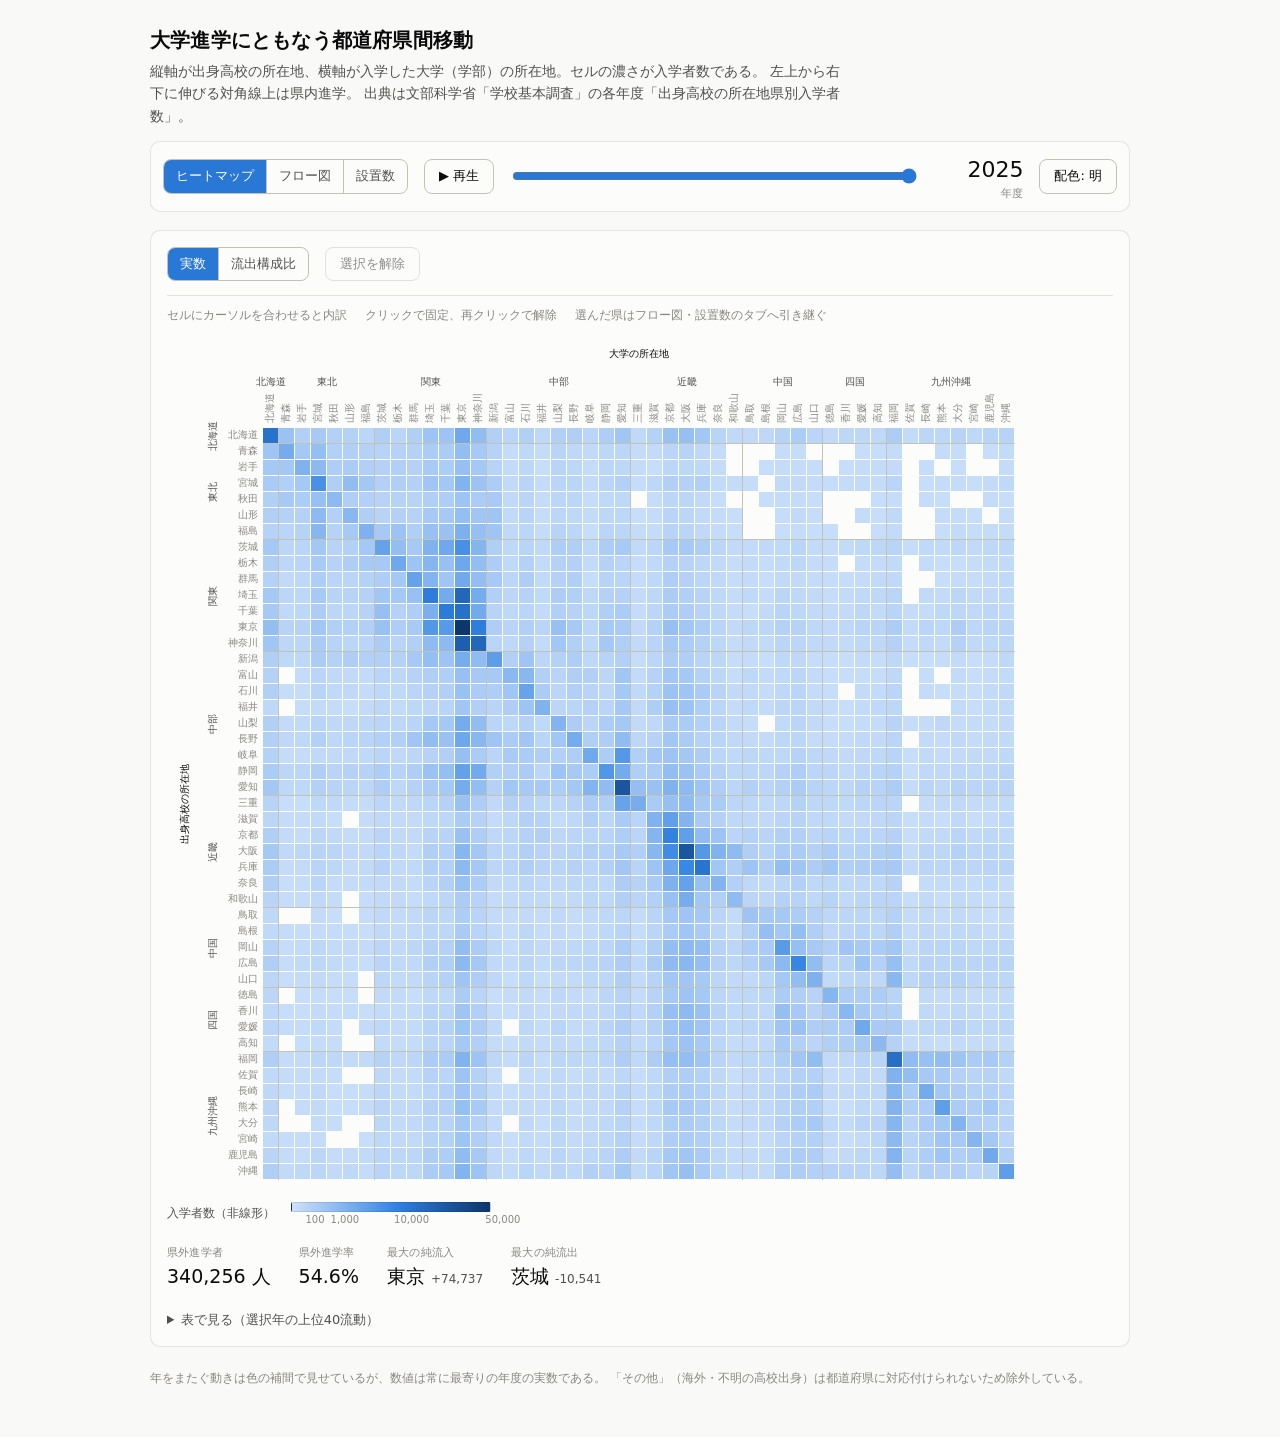
==== viz/index.html @ ff1d890d "共通シェルと URL ハッシュで3ページの状態をつなぐ 「いま自分が何を見ているか」がページをまたいで保たれない問題を解く。 年度と注目県という2つの状態を、3ページが各自で持っては捨てていた。  共" ====
<!doctype html>
<html lang="ja">
<head>
<meta charset="utf-8">
<meta name="viewport" content="width=device-width, initial-scale=1">
<title>大学進学にともなう都道府県間移動 2015-2025</title>
<link rel="stylesheet" href="shared/base.css">
<style>
  .legend .bar { width: 200px; height: 10px; border-radius: 2px; border: 1px solid var(--border); }
  .legend .ticks {
    position: relative;
    width: 220px;
    height: 14px;
    font-size: 10px;
    color: var(--muted);
    font-variant-numeric: tabular-nums;
  }
  .legend .ticks span { position: absolute; transform: translateX(-50%); white-space: nowrap; }
  .legend .swatch {
    display: inline-block;
    width: 10px;
    height: 10px;
    background: var(--diagonal);
    border: 1px solid var(--border);
    vertical-align: -1px;
    margin-right: 4px;
  }

  .summary { display: flex; gap: 28px; flex-wrap: wrap; margin: 18px 0 0; }
  .stat .label { font-size: 11px; color: var(--muted); letter-spacing: 0.02em; }
  .stat .value { font-size: 19px; font-variant-numeric: tabular-nums; }
  .stat .value small { font-size: 12px; color: var(--text-secondary); }
</style>
</head>
<body>
<div class="wrap">
  <h1>大学進学にともなう都道府県間移動</h1>
  <p class="lede">
    縦軸が出身高校の所在地、横軸が入学した大学（学部）の所在地。セルの濃さが入学者数である。
    左上から右下に伸びる対角線上は県内進学。
    出典は文部科学省「学校基本調査」の各年度「出身高校の所在地県別入学者数」。
  </p>

  <div id="viz-chrome"></div>

  <div class="panel">
    <div class="controls">
      <div class="segmented" role="group" aria-label="表示する値">
        <button type="button" id="mode-count" aria-pressed="true">実数</button>
        <button type="button" id="mode-share" aria-pressed="false">流出構成比</button>
      </div>
      <button type="button" class="button" id="clear" disabled>選択を解除</button>
    </div>

    <p class="hints">
      <span>セルにカーソルを合わせると内訳</span>
      <span>クリックで固定、再クリックで解除</span>
      <span>選んだ県はフロー図・設置数のタブへ引き継ぐ</span>
    </p>

    <div class="chart">
      <canvas id="heatmap"></canvas>
      <div class="tooltip" id="tooltip" role="status" aria-live="polite"></div>
    </div>

    <div class="legend">
      <span id="legend-title">入学者数</span>
      <div>
        <div class="bar" id="legend-bar"></div>
        <div class="ticks" id="legend-ticks"></div>
      </div>
      <span hidden id="diagonal-note"><span class="swatch"></span>対角 = 県内進学（分母から除外）</span>
    </div>

    <div class="summary">
      <div class="stat">
        <div class="label">県外進学者</div>
        <div class="value" id="stat-movers">–</div>
      </div>
      <div class="stat">
        <div class="label">県外進学率</div>
        <div class="value" id="stat-rate">–</div>
      </div>
      <div class="stat">
        <div class="label">最大の純流入</div>
        <div class="value" id="stat-top-in">–</div>
      </div>
      <div class="stat">
        <div class="label">最大の純流出</div>
        <div class="value" id="stat-top-out">–</div>
      </div>
    </div>

    <details>
      <summary>表で見る（選択年の上位40流動）</summary>
      <table>
        <thead>
          <tr>
            <th>出身高校の所在地</th>
            <th>大学の所在地</th>
            <th class="num">入学者数</th>
            <th class="num">流出構成比</th>
          </tr>
        </thead>
        <tbody id="table-body"></tbody>
      </table>
    </details>
  </div>

  <footer>
    年をまたぐ動きは色の補間で見せているが、数値は常に最寄りの年度の実数である。
    「その他」（海外・不明の高校出身）は都道府県に対応付けられないため除外している。
  </footer>
</div>

<script src="data.js"></script>
<script src="shared/theme.js"></script>
<script src="shared/format.js"></script>
<script src="shared/state.js"></script>
<script src="shared/chrome.js"></script>
<script>
(() => {
  "use strict";

  if (VIZ.state.redirectIfNeeded("heatmap")) return;

  // アドレス欄を書き換えられたときと戻る操作。状態を継ぎ足すより読み直すほうが確実。
  VIZ.state.onChange(() => window.location.reload());

  const N = OD_DATA.prefectures.length;
  const YEARS = OD_DATA.years;
  const format = VIZ.format;

  // 逐次配色（青、100→700）。明色モードでは最も薄い段が背景に溶け、ゼロ付近が自然に沈む。
  const RAMP = [
    "#cde2fb", "#b7d3f6", "#9ec5f4", "#86b6ef", "#6da7ec", "#5598e7", "#3987e5",
    "#2a78d6", "#256abf", "#1c5cab", "#184f95", "#104281", "#0d366b",
  ];
  const DARK_SURFACE = "#1a1a19";

  const CELL = 16;
  const PAD = { top: 92, right: 8, bottom: 8, left: 96 };
  // 上端・左端は外から順に「軸見出し / 地方名 / 県名」の3段に切る。
  const TITLE_AT = 18;
  const REGION_AT = 46;
  const WIDTH = PAD.left + CELL * N + PAD.right;
  const HEIGHT = PAD.top + CELL * N + PAD.bottom;

  const canvas = document.getElementById("heatmap");
  const ctx = canvas.getContext("2d");
  const tooltip = document.getElementById("tooltip");

  // ---- 尺度 ----------------------------------------------------------------
  // 年をまたいで比較できるよう、色の定義域は全年度で固定する。
  let maxCount = 0;
  let maxShare = 0;
  for (let y = 0; y < YEARS.length; y += 1) {
    for (let i = 0; i < N; i += 1) {
      const outbound = OD_DATA.outbound[y][i];
      for (let j = 0; j < N; j += 1) {
        const value = OD_DATA.matrix[y][i][j];
        if (value > maxCount) maxCount = value;
        if (i !== j && outbound > 0) {
          const share = value / outbound;
          if (share > maxShare) maxShare = share;
        }
      }
    }
  }

  const EMPTY = -1;     // 値ゼロ
  const DIAGONAL = -2;  // 構成比モードの対角（県内進学は分母に含めない）

  // 実数は桁の開きが大きい（数人〜5万人超）。対数だと数十人のセルまで濃く出て
  // 全体が青一色に潰れるため、小さい値を沈めるべき乗スケールを使う。
  const COUNT_EXPONENT = 0.35;
  const countPosition = (value) => Math.pow(value / maxCount, COUNT_EXPONENT);

  // 正規化済みの色位置を全年度・両モードぶん先に作る。描画をループから外すため。
  const scaled = { count: [], share: [] };
  for (let y = 0; y < YEARS.length; y += 1) {
    const count = new Float32Array(N * N);
    const share = new Float32Array(N * N);
    for (let i = 0; i < N; i += 1) {
      const outbound = OD_DATA.outbound[y][i];
      for (let j = 0; j < N; j += 1) {
        const value = OD_DATA.matrix[y][i][j];
        const at = i * N + j;
        count[at] = value === 0 ? EMPTY : countPosition(value);
        if (i === j) share[at] = DIAGONAL;
        else if (value === 0 || outbound === 0) share[at] = EMPTY;
        else share[at] = Math.sqrt(value / outbound / maxShare);
      }
    }
    scaled.count.push(count);
    scaled.share.push(share);
  }

  const regionEdges = [];
  {
    let at = 0;
    for (const region of OD_DATA.regions) {
      regionEdges.push({ name: region.name, start: at, end: at + region.size });
      at += region.size;
    }
  }

  // ---- 状態 ----------------------------------------------------------------
  const saved = VIZ.state.get();
  const state = {
    mode: saved.mode,
    hover: null,        // {row, col}
    // 県だけを指定して開かれたときは、その県の対角セル（県内進学）を選んだ状態にする。
    // 行と列の両方が引き立ち、「その県に注目している」状態が図の上で見える。
    pinned: saved.pref === null
      ? null
      : { row: format.toIndex(saved.pref), col: format.toIndex(saved.pref) },
  };

  // 暗色モードは順序を反転する。ただし反転しただけでは最小値が濃紺のまま光り、
  // 「ほぼゼロ」が背景と別物に見えて盤面全体が埋まる。明色側で最も薄い段が紙に
  // 溶けるのと同じ状態を作るため、最下段を背景色そのものに置き、そこから立ち上げる。
  function darkRamp() {
    const reversed = RAMP.slice().reverse();
    const foot = [1, 0.82, 0.6, 0.32].map((t) => VIZ.theme.blend(reversed[0], DARK_SURFACE, t));
    return [...foot, ...reversed];
  }

  let theme = VIZ.theme.read();
  let ramp = VIZ.theme.isDark() ? darkRamp() : RAMP;

  function rampColor(position) {
    const clamped = Math.max(0, Math.min(1, position));
    const scaledPosition = clamped * (ramp.length - 1);
    const low = Math.floor(scaledPosition);
    const high = Math.min(ramp.length - 1, low + 1);
    return VIZ.theme.blend(ramp[low], ramp[high], scaledPosition - low);
  }

  // ---- 描画 ----------------------------------------------------------------
  function resize() {
    const ratio = window.devicePixelRatio || 1;
    canvas.width = WIDTH * ratio;
    canvas.height = HEIGHT * ratio;
    canvas.style.width = `${WIDTH}px`;
    canvas.style.height = `${HEIGHT}px`;
    ctx.setTransform(ratio, 0, 0, ratio, 0, 0);
    draw();
  }

  function frameValues() {
    const frames = scaled[state.mode];
    const { low, high, f } = VIZ.chrome.frame();
    return { low: frames[low], high: frames[high], f };
  }

  // 補間中に片方だけ空セルの場合、色は「空 = 0」として扱い連続に見せる。
  function blend(low, high, f, at) {
    const a = low[at];
    const b = high[at];
    if (a === DIAGONAL || b === DIAGONAL) return DIAGONAL;
    if (a === EMPTY && b === EMPTY) return EMPTY;
    const va = a === EMPTY ? 0 : a;
    const vb = b === EMPTY ? 0 : b;
    return va + (vb - va) * f;
  }

  function draw() {
    const { low, high, f } = frameValues();
    const focus = state.pinned || state.hover;

    ctx.fillStyle = theme.surface;
    ctx.fillRect(0, 0, WIDTH, HEIGHT);

    for (let i = 0; i < N; i += 1) {
      const y = PAD.top + i * CELL;
      for (let j = 0; j < N; j += 1) {
        const value = blend(low, high, f, i * N + j);
        if (value === EMPTY) continue;
        ctx.fillStyle = value === DIAGONAL ? theme.diagonal : rampColor(value);
        // 隣接セルの境目を 1px 空け、塊が一枚のベタ面に潰れないようにする。
        ctx.fillRect(PAD.left + j * CELL, y, CELL - 1, CELL - 1);
      }
    }

    // 地方ブロックの区切り
    ctx.strokeStyle = theme.axis;
    ctx.lineWidth = 1;
    ctx.beginPath();
    for (const region of regionEdges) {
      if (region.start === 0) continue;
      const offset = Math.round(region.start * CELL) - 0.5;
      ctx.moveTo(PAD.left + offset, PAD.top);
      ctx.lineTo(PAD.left + offset, PAD.top + N * CELL);
      ctx.moveTo(PAD.left, PAD.top + offset);
      ctx.lineTo(PAD.left + N * CELL, PAD.top + offset);
    }
    ctx.stroke();

    drawLabels(focus);
    drawFocus(focus);
  }

  function drawLabels(focus) {
    ctx.font = "10px system-ui, -apple-system, 'Hiragino Sans', sans-serif";
    ctx.textBaseline = "middle";

    // 行（出身高校の所在地）
    ctx.textAlign = "right";
    for (let i = 0; i < N; i += 1) {
      ctx.fillStyle = focus && focus.row === i ? theme.text : theme.muted;
      ctx.fillText(format.short(i), PAD.left - 5, PAD.top + i * CELL + CELL / 2 - 0.5);
    }

    // 列（大学の所在地）
    ctx.textAlign = "left";
    for (let j = 0; j < N; j += 1) {
      ctx.save();
      ctx.translate(PAD.left + j * CELL + CELL / 2 - 0.5, PAD.top - 5);
      ctx.rotate(-Math.PI / 2);
      ctx.fillStyle = focus && focus.col === j ? theme.text : theme.muted;
      ctx.fillText(format.short(j), 0, 0);
      ctx.restore();
    }

    // 地方名の帯
    ctx.fillStyle = theme.secondary;
    ctx.textAlign = "center";
    for (const region of regionEdges) {
      const center = (region.start + region.end) / 2 * CELL;
      ctx.fillText(region.name, PAD.left + center, REGION_AT);
      ctx.save();
      ctx.translate(REGION_AT, PAD.top + center);
      ctx.rotate(-Math.PI / 2);
      ctx.fillText(region.name, 0, 0);
      ctx.restore();
    }

    // 軸の見出し。列・行それぞれの中央に置く。
    ctx.fillStyle = theme.text;
    const middle = N * CELL / 2;
    ctx.fillText("大学の所在地", PAD.left + middle, TITLE_AT);
    ctx.save();
    ctx.translate(TITLE_AT, PAD.top + middle);
    ctx.rotate(-Math.PI / 2);
    ctx.fillText("出身高校の所在地", 0, 0);
    ctx.restore();
  }

  function drawFocus(focus) {
    if (!focus) return;
    const x = PAD.left + focus.col * CELL;
    const y = PAD.top + focus.row * CELL;

    ctx.save();
    ctx.fillStyle = theme.dark ? "rgba(255,255,255,0.10)" : "rgba(11,11,11,0.07)";
    ctx.fillRect(PAD.left, y, N * CELL, CELL - 1);
    ctx.fillRect(x, PAD.top, CELL - 1, N * CELL);
    ctx.restore();

    ctx.strokeStyle = theme.text;
    ctx.lineWidth = 2;
    ctx.strokeRect(x - 1, y - 1, CELL + 1, CELL + 1);
  }

  // ---- ツールチップ --------------------------------------------------------
  function showTooltip(cell, clientX, clientY) {
    const y = VIZ.chrome.yearIndex();
    const { row, col } = cell;
    const value = OD_DATA.matrix[y][row][col];
    const outbound = OD_DATA.outbound[y][row];
    const inbound = OD_DATA.inbound[y][col];
    const origin = format.name(row);
    const destination = format.name(col);
    const delta = value - OD_DATA.matrix[0][row][col];

    const lines = [];
    if (row === col) {
      lines.push(`<strong>${origin} 県内進学</strong>`);
      lines.push(`<span class="num">${format.count(value)}</span> 人`);
      lines.push(`<span class="sub">県内進学率 ${format.share(value / (value + outbound))}</span>`);
    } else {
      lines.push(`<strong>${origin} → ${destination}</strong>`);
      lines.push(`<span class="num">${format.count(value)}</span> 人`);
      lines.push(`<span class="sub">${origin}の県外進学者の `
        + `${outbound ? format.share(value / outbound) : "–"}</span>`);
      lines.push(`<span class="sub">${destination}への流入の `
        + `${inbound ? format.share(value / inbound) : "–"}</span>`);
    }
    lines.push(`<span class="sub">${YEARS[y]}年度 / 2015年度比 `
      + `<span class="num">${format.signed(delta)}</span></span>`);

    tooltip.innerHTML = lines.join("<br>");
    tooltip.style.opacity = "1";

    const bounds = canvas.getBoundingClientRect();
    const width = tooltip.offsetWidth;
    const height = tooltip.offsetHeight;
    let left = clientX - bounds.left + 14;
    let top = clientY - bounds.top + 14;
    if (left + width > bounds.width) left = clientX - bounds.left - width - 14;
    if (top + height > bounds.height) top = clientY - bounds.top - height - 14;
    tooltip.style.left = `${Math.max(0, left)}px`;
    tooltip.style.top = `${Math.max(0, top)}px`;
  }

  function hideTooltip() {
    tooltip.style.opacity = "0";
  }

  // 固定中のセルは年をまたいでも数値を追随させる。canvas は CSS で縮む場合がある。
  function showPinned() {
    if (!state.pinned) return;
    const bounds = canvas.getBoundingClientRect();
    const scale = bounds.width / WIDTH;
    showTooltip(state.pinned,
      bounds.left + (PAD.left + state.pinned.col * CELL + CELL) * scale,
      bounds.top + (PAD.top + state.pinned.row * CELL + CELL) * scale);
  }

  function cellAt(event) {
    const bounds = canvas.getBoundingClientRect();
    const scale = WIDTH / bounds.width;
    const x = (event.clientX - bounds.left) * scale - PAD.left;
    const y = (event.clientY - bounds.top) * scale - PAD.top;
    const col = Math.floor(x / CELL);
    const row = Math.floor(y / CELL);
    if (row < 0 || col < 0 || row >= N || col >= N) return null;
    return { row, col };
  }

  const clearButton = document.getElementById("clear");

  // 注目県として外へ渡すのは行、つまり出身県のほう。どの県から出た流れを見ているかが主語になる。
  function setPinned(cell, { silent = false } = {}) {
    state.pinned = cell;
    clearButton.disabled = cell === null;
    if (!silent) VIZ.state.patch({ pref: cell === null ? null : format.toJis(cell.row) });
    if (!cell) hideTooltip();
    draw();
  }

  clearButton.addEventListener("click", () => setPinned(null));

  canvas.addEventListener("mousemove", (event) => {
    const cell = cellAt(event);
    state.hover = cell;
    if (cell) showTooltip(state.pinned || cell, event.clientX, event.clientY);
    else if (!state.pinned) hideTooltip();
    draw();
  });

  canvas.addEventListener("mouseleave", () => {
    state.hover = null;
    if (!state.pinned) hideTooltip();
    draw();
  });

  canvas.addEventListener("click", (event) => {
    const cell = cellAt(event);
    if (!cell) return;
    const same = state.pinned && state.pinned.row === cell.row && state.pinned.col === cell.col;
    setPinned(same ? null : cell);
    if (state.pinned) showTooltip(state.pinned, event.clientX, event.clientY);
  });

  // ---- 凡例 ----------------------------------------------------------------
  const legendBar = document.getElementById("legend-bar");
  const legendTicks = document.getElementById("legend-ticks");
  const legendTitle = document.getElementById("legend-title");
  const diagonalNote = document.getElementById("diagonal-note");

  function renderLegend() {
    const stops = ramp.map((hex, index) =>
      `${hex} ${(index / (ramp.length - 1) * 100).toFixed(1)}%`);
    legendBar.style.background = `linear-gradient(to right, ${stops.join(", ")})`;

    const ticks = [];
    if (state.mode === "count") {
      legendTitle.textContent = "入学者数（非線形）";
      diagonalNote.hidden = true;
      for (const value of [100, 1000, 10000, 50000]) {
        if (value > maxCount) break;
        ticks.push({ at: countPosition(value), text: format.count(value) });
      }
    } else {
      legendTitle.textContent = "出身県の県外進学者に占める割合（非線形）";
      diagonalNote.hidden = false;
      for (const value of [0.01, 0.1, 0.2, 0.4]) {
        if (value > maxShare) break;
        ticks.push({ at: Math.sqrt(value / maxShare), text: `${(value * 100).toFixed(0)}%` });
      }
    }
    legendTicks.innerHTML = ticks
      .map((tick) => `<span style="left:${(tick.at * 100).toFixed(1)}%">${tick.text}</span>`)
      .join("");
  }

  // ---- 要約とテーブル ------------------------------------------------------
  const statMovers = document.getElementById("stat-movers");
  const statRate = document.getElementById("stat-rate");
  const statTopIn = document.getElementById("stat-top-in");
  const statTopOut = document.getElementById("stat-top-out");
  const tableBody = document.getElementById("table-body");
  let renderedYear = -1;

  function renderYearDetails() {
    const y = VIZ.chrome.yearIndex();
    if (y === renderedYear) return;
    renderedYear = y;

    let movers = 0;
    let entrants = 0;
    let topIn = 0;
    let topOut = 0;
    for (let i = 0; i < N; i += 1) {
      movers += OD_DATA.outbound[y][i];
      entrants += OD_DATA.outbound[y][i] + OD_DATA.local[y][i];
      if (OD_DATA.netInflow[y][i] > OD_DATA.netInflow[y][topIn]) topIn = i;
      if (OD_DATA.netInflow[y][i] < OD_DATA.netInflow[y][topOut]) topOut = i;
    }
    statMovers.textContent = `${format.count(movers)} 人`;
    statRate.textContent = format.share(movers / entrants);
    statTopIn.innerHTML = `${format.short(topIn)} `
      + `<small>${format.signed(OD_DATA.netInflow[y][topIn])}</small>`;
    statTopOut.innerHTML = `${format.short(topOut)} `
      + `<small>${format.signed(OD_DATA.netInflow[y][topOut])}</small>`;

    const flows = [];
    for (let i = 0; i < N; i += 1) {
      for (let j = 0; j < N; j += 1) {
        if (i === j) continue;
        const value = OD_DATA.matrix[y][i][j];
        if (value > 0) flows.push({ i, j, value, share: value / OD_DATA.outbound[y][i] });
      }
    }
    flows.sort((a, b) => b.value - a.value);
    tableBody.innerHTML = flows.slice(0, 40).map((flow) => `<tr>
        <td>${format.name(flow.i)}</td>
        <td>${format.name(flow.j)}</td>
        <td class="num">${format.count(flow.value)}</td>
        <td class="num">${format.share(flow.share)}</td>
      </tr>`).join("");
  }

  // ---- モード切替 ----------------------------------------------------------
  const modeButtons = {
    count: document.getElementById("mode-count"),
    share: document.getElementById("mode-share"),
  };

  function setMode(mode, { silent = false } = {}) {
    state.mode = mode;
    for (const [key, other] of Object.entries(modeButtons)) {
      other.setAttribute("aria-pressed", key === mode ? "true" : "false");
    }
    if (!silent) VIZ.state.patch({ mode });
    renderLegend();
    draw();
  }

  for (const mode of Object.keys(modeButtons)) {
    modeButtons[mode].addEventListener("click", () => setMode(mode));
  }

  // ---- 起動 ----------------------------------------------------------------
  window.addEventListener("resize", resize);

  VIZ.chrome.mount({
    view: "heatmap",
    onYear: () => {
      renderYearDetails();
      showPinned();
      draw();
    },
    onTheme: () => {
      theme = VIZ.theme.read();
      ramp = VIZ.theme.isDark() ? darkRamp() : RAMP;
      renderLegend();
      draw();
    },
  });

  setMode(state.mode, { silent: true });
  setPinned(state.pinned, { silent: true });
  renderYearDetails();
  resize();
  showPinned();
})();
</script>
</body>
</html>
---- viz/shared/base.css ----
/* 3ページ共通の土台。配色変数・枠・操作部品・表の見た目をここ1箇所で持つ。
   各ページ固有の見た目（ヒートマップの凡例、散布図、棒など）は各 HTML に残す。 */

:root {
  color-scheme: light;
  --surface-1: #fcfcfb;
  --plane: #f9f9f7;
  --text-primary: #0b0b0b;
  --text-secondary: #52514e;
  --muted: #898781;
  --gridline: #e1e0d9;
  --axis: #c3c2b7;
  --border: rgba(11, 11, 11, 0.10);
  --accent: #2a78d6;
  --diagonal: #e6e5e0;
  --national: #2a78d6;
  --public: #eb6834;
  --private: #1baf7a;
  --pole-in: #2a78d6;
  --pole-out: #e34948;
  --pole-mid: #f0efec;
}

/* 暗色の値。OS 設定と、画面上の配色トグルの両方から適用する。 */
@media (prefers-color-scheme: dark) {
  :root:not([data-theme="light"]) {
    color-scheme: dark;
    --surface-1: #1a1a19;
    --plane: #0d0d0d;
    --text-primary: #ffffff;
    --text-secondary: #c3c2b7;
    --muted: #898781;
    --gridline: #2c2c2a;
    --axis: #383835;
    --border: rgba(255, 255, 255, 0.10);
    --accent: #3987e5;
    --diagonal: #43423e;
    --national: #3987e5;
    --public: #d95926;
    --private: #199e70;
    --pole-in: #3987e5;
    --pole-out: #e66767;
    --pole-mid: #383835;
  }
}
:root[data-theme="dark"] {
  color-scheme: dark;
  --surface-1: #1a1a19;
  --plane: #0d0d0d;
  --text-primary: #ffffff;
  --text-secondary: #c3c2b7;
  --muted: #898781;
  --gridline: #2c2c2a;
  --axis: #383835;
  --border: rgba(255, 255, 255, 0.10);
  --accent: #3987e5;
  --diagonal: #43423e;
  --national: #3987e5;
  --public: #d95926;
  --private: #199e70;
  --pole-in: #3987e5;
  --pole-out: #e66767;
  --pole-mid: #383835;
}

* { box-sizing: border-box; }

body {
  margin: 0;
  padding: 24px 20px 48px;
  background: var(--plane);
  color: var(--text-primary);
  font-family: system-ui, -apple-system, "Hiragino Sans", "Noto Sans JP", sans-serif;
  font-size: 14px;
  line-height: 1.6;
}

.wrap { max-width: 980px; margin: 0 auto; }
h1 { font-size: 20px; margin: 0 0 4px; letter-spacing: 0.01em; }
h2 { font-size: 16px; margin: 0 0 4px; }
.lede { color: var(--text-secondary); margin: 0 0 8px; max-width: 78ch; }

/* ---- 共通ヘッダ ---------------------------------------------------------- */
.chrome {
  display: flex; align-items: center; flex-wrap: wrap; gap: 10px 16px;
  margin: 14px 0 18px; padding: 10px 12px;
  background: var(--surface-1);
  border: 1px solid var(--border);
  border-radius: 10px;
}
.tabs { display: inline-flex; border: 1px solid var(--axis); border-radius: 8px; overflow: hidden; }
.tabs a {
  font: inherit; font-size: 13px; padding: 6px 12px;
  color: var(--text-secondary); text-decoration: none; white-space: nowrap;
}
.tabs a + a { border-left: 1px solid var(--axis); }
.tabs a[aria-current="page"] { background: var(--accent); color: #fff; }
.chrome .note { font-size: 11px; color: var(--muted); max-width: 16em; line-height: 1.35; }

/* ---- 枠と操作 ------------------------------------------------------------ */
.panel {
  background: var(--surface-1);
  border: 1px solid var(--border);
  border-radius: 10px;
  padding: 16px;
}

.controls { display: flex; flex-wrap: wrap; align-items: center; gap: 12px 16px; }
.controls + .controls { margin-top: 10px; }
.head { display: flex; align-items: baseline; justify-content: space-between; gap: 16px; flex-wrap: wrap; }

.field { display: flex; align-items: center; gap: 8px; font-size: 13px; color: var(--text-secondary); }
.field input[type="range"] { accent-color: var(--accent); width: 118px; }
.field .value { font-variant-numeric: tabular-nums; color: var(--text-primary); min-width: 5.5em; }

.segmented { display: inline-flex; border: 1px solid var(--axis); border-radius: 8px; overflow: hidden; }
.segmented button {
  appearance: none; border: 0; background: transparent; color: var(--text-secondary);
  font: inherit; font-size: 13px; padding: 6px 12px; cursor: pointer;
}
.segmented button + button { border-left: 1px solid var(--axis); }
.segmented button[aria-pressed="true"] { background: var(--accent); color: #fff; }

.button {
  appearance: none; border: 1px solid var(--axis); border-radius: 8px; background: transparent;
  color: var(--text-primary); font: inherit; font-size: 13px; padding: 6px 14px; cursor: pointer;
}
.button[disabled] { opacity: 0.45; cursor: default; }
.push-right { margin-left: auto; }

.timeline { flex: 1 1 240px; display: flex; align-items: center; gap: 12px; min-width: 240px; }
.timeline input[type="range"] { flex: 1; accent-color: var(--accent); }
.timeline input[type="range"][disabled] { opacity: 0.4; }
.year { font-size: 22px; font-variant-numeric: tabular-nums; min-width: 4.2em; text-align: right; }
.year small { display: block; font-size: 11px; color: var(--muted); line-height: 1.2; }

/* ---- 図まわり ------------------------------------------------------------ */
.chart { position: relative; margin-top: 10px; }
canvas { display: block; max-width: 100%; }

.hints {
  display: flex; flex-wrap: wrap; gap: 2px 18px;
  margin: 14px 0 0; padding: 10px 0 0; border-top: 1px solid var(--gridline);
  font-size: 12px; color: var(--muted);
}
.hints span { white-space: nowrap; }

.tooltip {
  position: absolute; pointer-events: none;
  background: var(--surface-1);
  border: 1px solid var(--border); border-radius: 8px;
  box-shadow: 0 4px 14px rgba(0, 0, 0, 0.18);
  padding: 8px 10px; font-size: 12px; line-height: 1.5; white-space: nowrap;
  opacity: 0; transition: opacity 90ms; z-index: 2; max-width: 280px;
}
.tooltip strong { font-size: 13px; }
.tooltip .num { font-variant-numeric: tabular-nums; }
.tooltip .sub { color: var(--text-secondary); }
.tooltip hr { border: 0; border-top: 1px solid var(--gridline); margin: 5px 0; }

.legend {
  display: flex; align-items: center; flex-wrap: wrap; gap: 10px 16px;
  margin-top: 14px; font-size: 12px; color: var(--text-secondary);
}
.legend .key { display: inline-flex; align-items: center; gap: 5px; }
.legend [hidden] { display: none; }

/* ---- 表 ------------------------------------------------------------------ */
details { margin-top: 18px; }
summary { cursor: pointer; color: var(--text-secondary); font-size: 13px; }
table { border-collapse: collapse; margin-top: 10px; font-size: 12px; width: 100%; }
th, td { text-align: left; padding: 4px 10px 4px 0; border-bottom: 1px solid var(--gridline); }
td.num, th.num { text-align: right; font-variant-numeric: tabular-nums; }

footer { color: var(--muted); font-size: 12px; margin-top: 22px; }
footer a { color: inherit; }
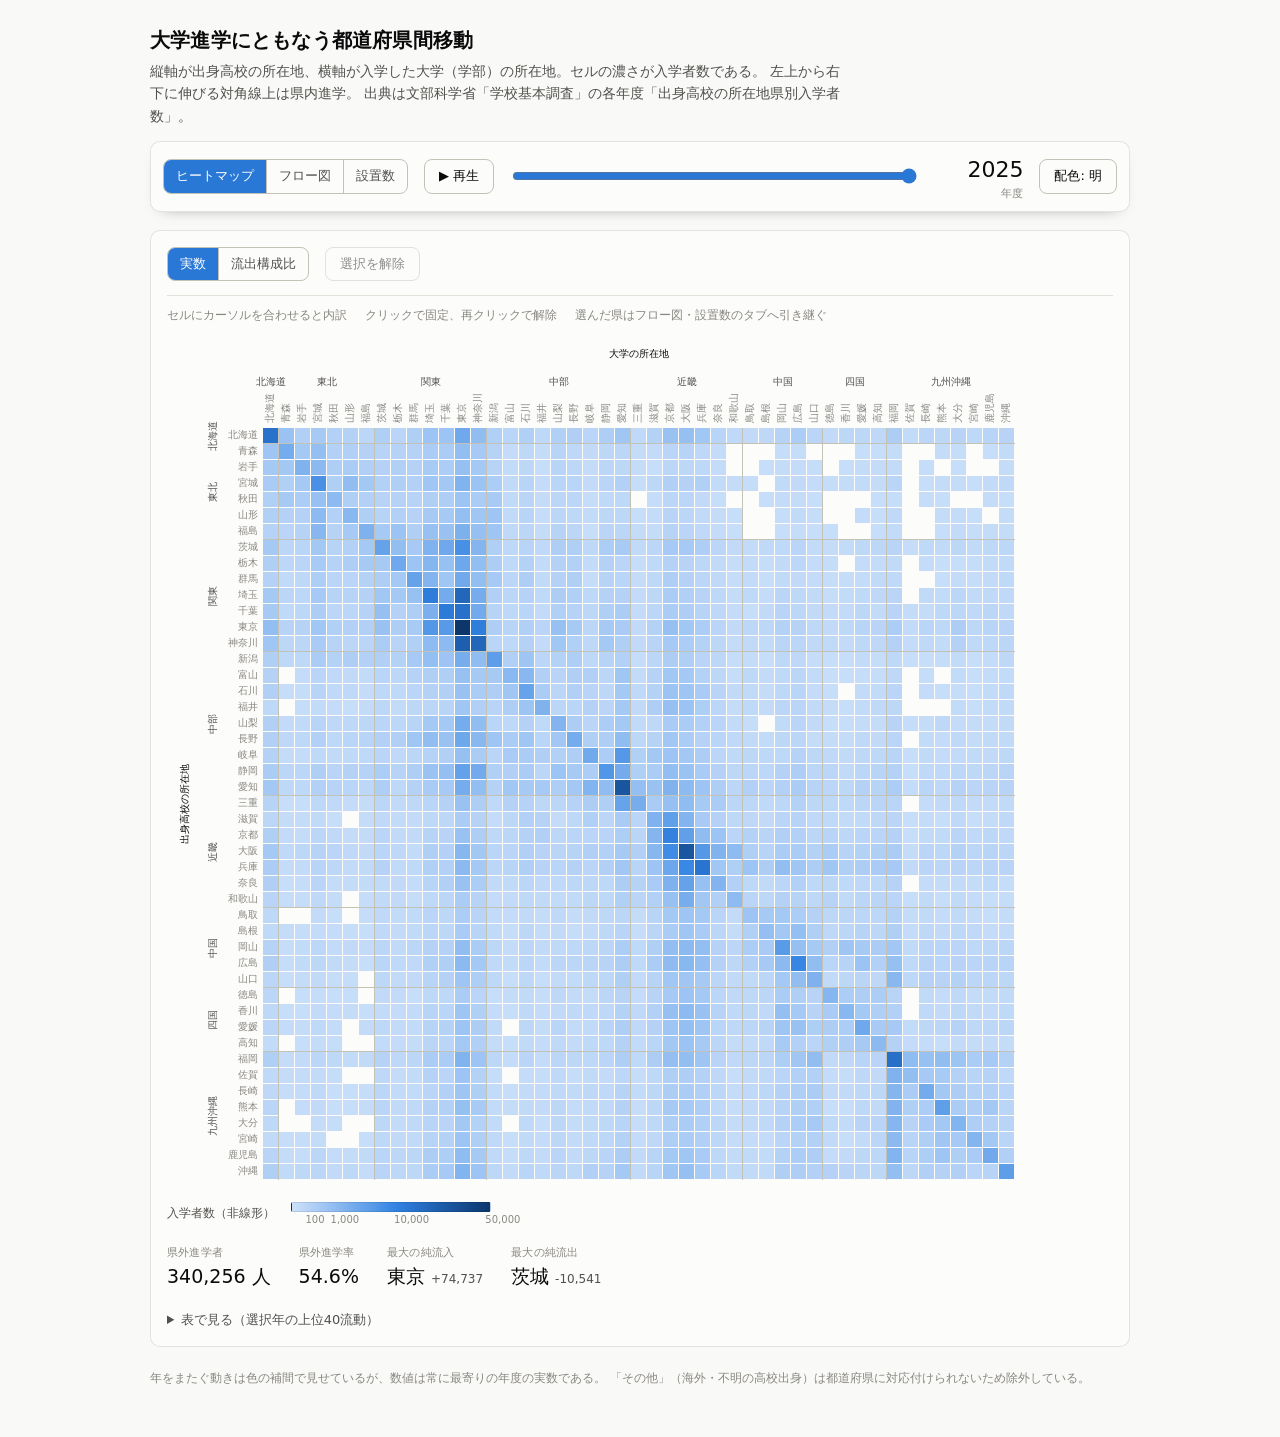
==== commit 6719eb14: "配信した js と css を、古いまま使われないようにする Pages は max-age=600 を返す。ブラウザは10分のあいだ再検証しないので、配信の 直後に来た再訪者は HTML だけ新しく" ====
--- a/viz/index.html
+++ b/viz/index.html
@@ -4,7 +4,7 @@
 <meta charset="utf-8">
 <meta name="viewport" content="width=device-width, initial-scale=1">
 <title>大学進学にともなう都道府県間移動 2015-2025</title>
-<link rel="stylesheet" href="shared/base.css">
+<link rel="stylesheet" href="shared/base.css?v=f5254cd5">
 <style>
   .legend .bar { width: 200px; height: 10px; border-radius: 2px; border: 1px solid var(--border); }
   .legend .ticks {
@@ -92,18 +92,8 @@
     </div>
 
     <details>
-      <summary>表で見る（選択年の上位40流動）</summary>
-      <table>
-        <thead>
-          <tr>
-            <th>出身高校の所在地</th>
-            <th>大学の所在地</th>
-            <th class="num">入学者数</th>
-            <th class="num">流出構成比</th>
-          </tr>
-        </thead>
-        <tbody id="table-body"></tbody>
-      </table>
+      <summary id="table-summary">表で見る（選択年の上位40流動）</summary>
+      <div id="table-host"></div>
     </details>
   </div>
 
@@ -113,11 +103,12 @@
   </footer>
 </div>
 
-<script src="data.js"></script>
-<script src="shared/theme.js"></script>
-<script src="shared/format.js"></script>
-<script src="shared/state.js"></script>
-<script src="shared/chrome.js"></script>
+<script src="data.js?v=220726bf"></script>
+<script src="shared/theme.js?v=044e1c62"></script>
+<script src="shared/format.js?v=a82415ab"></script>
+<script src="shared/state.js?v=081c6afe"></script>
+<script src="shared/chrome.js?v=3fafdd8e"></script>
+<script src="shared/flowtable.js?v=91b3a135"></script>
 <script>
 (() => {
   "use strict";
@@ -437,6 +428,7 @@
     clearButton.disabled = cell === null;
     if (!silent) VIZ.state.patch({ pref: cell === null ? null : format.toJis(cell.row) });
     if (!cell) hideTooltip();
+    renderTable(VIZ.chrome.yearIndex());
     draw();
   }
 
@@ -501,11 +493,13 @@
   const statRate = document.getElementById("stat-rate");
   const statTopIn = document.getElementById("stat-top-in");
   const statTopOut = document.getElementById("stat-top-out");
-  const tableBody = document.getElementById("table-body");
+  const tableHost = document.getElementById("table-host");
+  const tableSummary = document.getElementById("table-summary");
   let renderedYear = -1;
 
   function renderYearDetails() {
     const y = VIZ.chrome.yearIndex();
+    renderTable(y);
     if (y === renderedYear) return;
     renderedYear = y;
 
@@ -526,21 +520,33 @@
     statTopOut.innerHTML = `${format.short(topOut)} `
       + `<small>${format.signed(OD_DATA.netInflow[y][topOut])}</small>`;
 
-    const flows = [];
-    for (let i = 0; i < N; i += 1) {
-      for (let j = 0; j < N; j += 1) {
-        if (i === j) continue;
-        const value = OD_DATA.matrix[y][i][j];
-        if (value > 0) flows.push({ i, j, value, share: value / OD_DATA.outbound[y][i] });
-      }
-    }
-    flows.sort((a, b) => b.value - a.value);
-    tableBody.innerHTML = flows.slice(0, 40).map((flow) => `<tr>
-        <td>${format.name(flow.i)}</td>
-        <td>${format.name(flow.j)}</td>
-        <td class="num">${format.count(flow.value)}</td>
-        <td class="num">${format.share(flow.share)}</td>
-      </tr>`).join("");
+  }
+
+  // 表は年度と注目県の両方で変わる。県は行（出身県）を主語に取る。図で選んだ県が
+  // 表の側でも主語になり、フロー図のタブへ移っても同じ県の表が続く。
+  const ALL_PAIRS = [];
+  for (let i = 0; i < N; i += 1) {
+    for (let j = 0; j < N; j += 1) {
+      if (i !== j) ALL_PAIRS.push({ i, j });
+    }
+  }
+
+  let tableKey = "";
+
+  function renderTable(y) {
+    const focus = state.pinned === null ? null : state.pinned.row;
+    const key = `${y}|${focus}`;
+    if (key === tableKey) return;
+    tableKey = key;
+
+    tableSummary.textContent =
+      VIZ.flowtable.summaryText(focus, "表で見る（選択年の上位40流動）");
+    VIZ.flowtable.render(tableHost, {
+      year: y,
+      focus,
+      flows: ALL_PAIRS,
+      limit: focus === null ? 40 : 20,
+    });
   }
 
   // ---- モード切替 ----------------------------------------------------------
--- a/viz/shared/base.css
+++ b/viz/shared/base.css
@@ -21,28 +21,8 @@
   --pole-mid: #f0efec;
 }
 
-/* 暗色の値。OS 設定と、画面上の配色トグルの両方から適用する。 */
-@media (prefers-color-scheme: dark) {
-  :root:not([data-theme="light"]) {
-    color-scheme: dark;
-    --surface-1: #1a1a19;
-    --plane: #0d0d0d;
-    --text-primary: #ffffff;
-    --text-secondary: #c3c2b7;
-    --muted: #898781;
-    --gridline: #2c2c2a;
-    --axis: #383835;
-    --border: rgba(255, 255, 255, 0.10);
-    --accent: #3987e5;
-    --diagonal: #43423e;
-    --national: #3987e5;
-    --public: #d95926;
-    --private: #199e70;
-    --pole-in: #3987e5;
-    --pole-out: #e66767;
-    --pole-mid: #383835;
-  }
-}
+/* 暗色の値。既定は明色で、画面上の配色トグルを押したときだけ暗色に切り替える。
+   OS 設定には追従しない（初期表示が環境で変わらないようにするため）。 */
 :root[data-theme="dark"] {
   color-scheme: dark;
   --surface-1: #1a1a19;
@@ -81,12 +61,17 @@
 .lede { color: var(--text-secondary); margin: 0 0 8px; max-width: 78ch; }
 
 /* ---- 共通ヘッダ ---------------------------------------------------------- */
+/* 上に貼り付ける。どのページも図がヘッダより下にあり、しかも縦に長い。
+   年を送った効果は図の側に出るので、スライダと図が同時に見えないと操作にならない。
+   地の色を敷いておかないと、下を通る内容が透ける。 */
 .chrome {
+  position: sticky; top: 0; z-index: 5;
   display: flex; align-items: center; flex-wrap: wrap; gap: 10px 16px;
   margin: 14px 0 18px; padding: 10px 12px;
   background: var(--surface-1);
   border: 1px solid var(--border);
   border-radius: 10px;
+  box-shadow: 0 6px 16px -12px rgba(0, 0, 0, 0.55);
 }
 .tabs { display: inline-flex; border: 1px solid var(--axis); border-radius: 8px; overflow: hidden; }
 .tabs a {
@@ -172,5 +157,24 @@
 th, td { text-align: left; padding: 4px 10px 4px 0; border-bottom: 1px solid var(--gridline); }
 td.num, th.num { text-align: right; font-variant-numeric: tabular-nums; }
 
+/* 向きで割った表。見出しと但し書きで、どの数を何で割ったのかを毎回言い切る。 */
+.flow-table h3 {
+  margin: 18px 0 0; font-size: 13px; font-weight: 600; color: var(--text-primary);
+}
+.flow-table h3:first-child { margin-top: 8px; }
+.flow-table .lead { margin: 4px 0 0; font-size: 12px; color: var(--text-secondary); }
+.flow-table .cut,
+.flow-table .note { margin: 6px 0 0; font-size: 11px; color: var(--muted); }
+.flow-table .note { margin-top: 14px; }
+
+/* 流入超過の県へ向かう行。色だけに意味を持たせないよう ▲ も添える。 */
+.flow-table td.pole { color: var(--pole-in); font-weight: 600; }
+.flow-table .mark { margin-left: 4px; font-size: 10px; }
+.flow-table .badge {
+  margin-left: 6px; padding: 1px 5px; border-radius: 3px;
+  background: var(--pole-mid); color: var(--text-secondary);
+  font-size: 10px; font-weight: 400;
+}
+
 footer { color: var(--muted); font-size: 12px; margin-top: 22px; }
 footer a { color: inherit; }
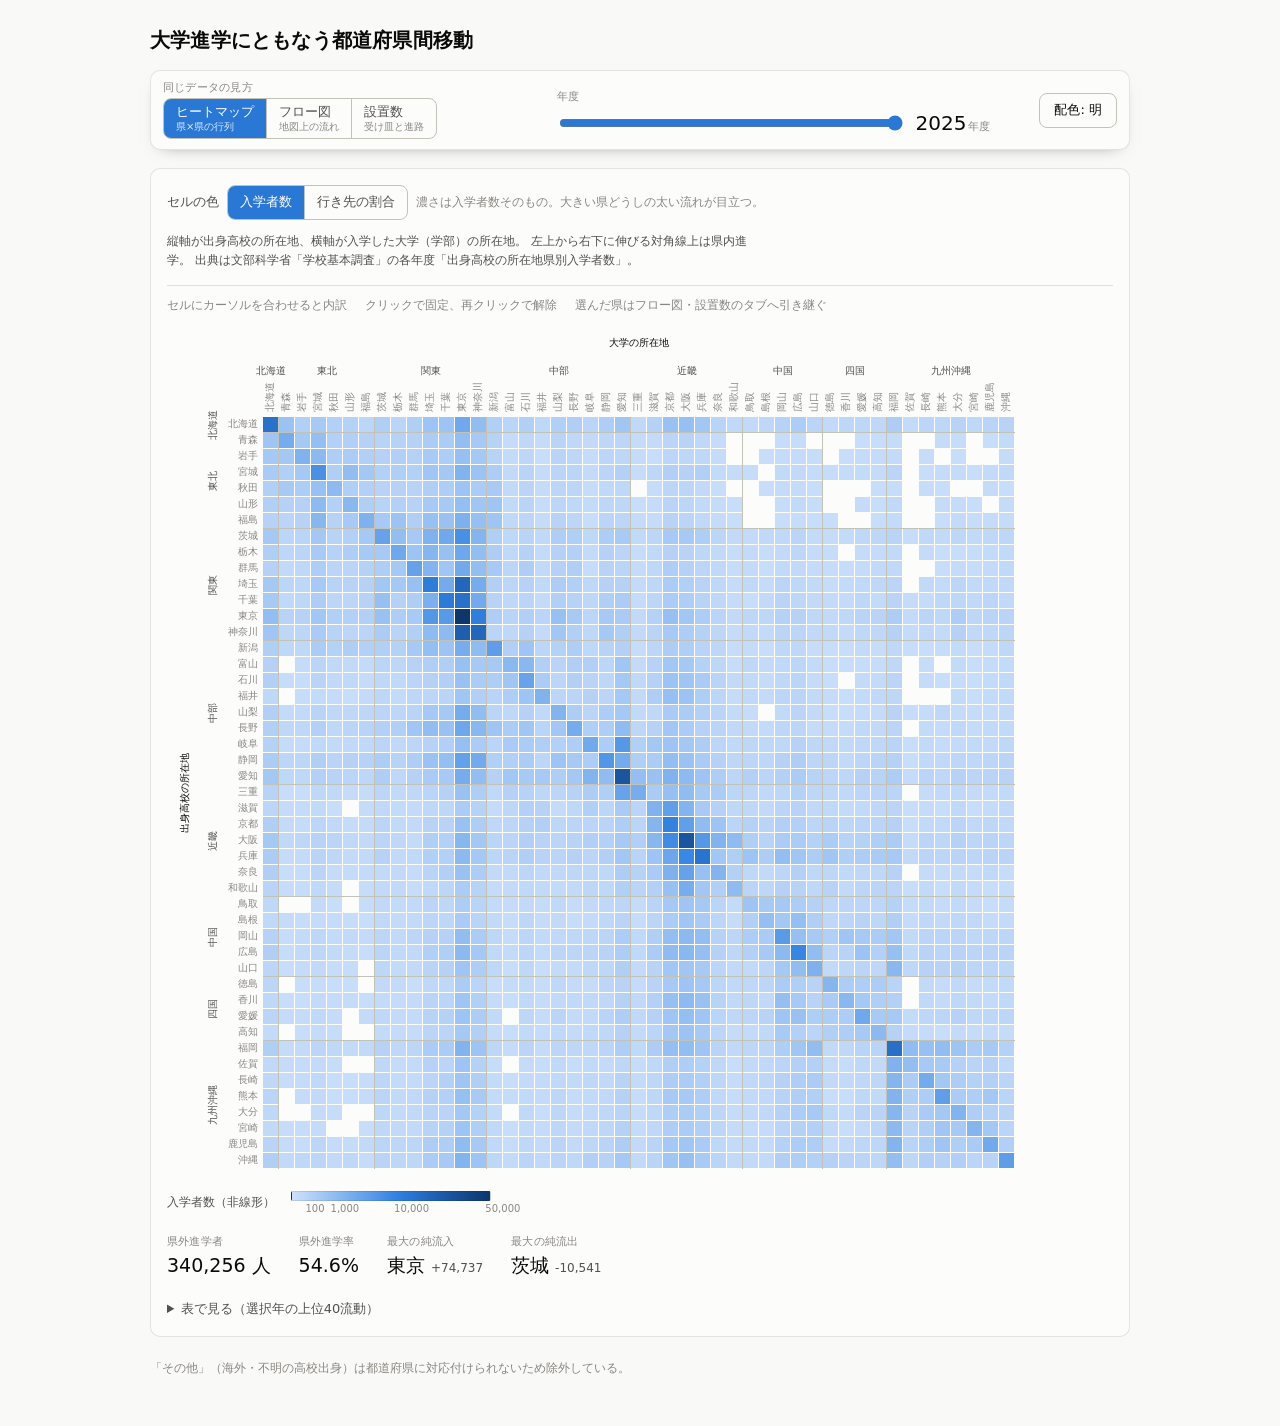
==== commit 83b558d3: "ナビゲーションを一新し、伝わらない操作を畳む 上段の共通ヘッダと下段のパネルに、見出しのないボタン帯が2段重なっていた。 押しても図の変化が読み取れない操作を先に畳み、残ったものに見出しを付ける。  " ====
--- a/viz/index.html
+++ b/viz/index.html
@@ -4,7 +4,7 @@
 <meta charset="utf-8">
 <meta name="viewport" content="width=device-width, initial-scale=1">
 <title>大学進学にともなう都道府県間移動 2015-2025</title>
-<link rel="stylesheet" href="shared/base.css?v=f5254cd5">
+<link rel="stylesheet" href="shared/base.css?v=a63ffd52">
 <style>
   .legend .bar { width: 200px; height: 10px; border-radius: 2px; border: 1px solid var(--border); }
   .legend .ticks {
@@ -35,22 +35,26 @@
 <body>
 <div class="wrap">
   <h1>大学進学にともなう都道府県間移動</h1>
-  <p class="lede">
-    縦軸が出身高校の所在地、横軸が入学した大学（学部）の所在地。セルの濃さが入学者数である。
-    左上から右下に伸びる対角線上は県内進学。
-    出典は文部科学省「学校基本調査」の各年度「出身高校の所在地県別入学者数」。
-  </p>
 
   <div id="viz-chrome"></div>
 
   <div class="panel">
     <div class="controls">
-      <div class="segmented" role="group" aria-label="表示する値">
-        <button type="button" id="mode-count" aria-pressed="true">実数</button>
-        <button type="button" id="mode-share" aria-pressed="false">流出構成比</button>
-      </div>
-      <button type="button" class="button" id="clear" disabled>選択を解除</button>
+      <span class="field">
+        セルの色
+        <span class="segmented" role="group" aria-label="セルの色が表すもの">
+          <button type="button" id="mode-count" aria-pressed="true">入学者数</button>
+          <button type="button" id="mode-share" aria-pressed="false">行き先の割合</button>
+        </span>
+        <span class="note" id="mode-note"></span>
+      </span>
     </div>
+
+    <p class="about">
+      縦軸が出身高校の所在地、横軸が入学した大学（学部）の所在地。
+      左上から右下に伸びる対角線上は県内進学。
+      出典は文部科学省「学校基本調査」の各年度「出身高校の所在地県別入学者数」。
+    </p>
 
     <p class="hints">
       <span>セルにカーソルを合わせると内訳</span>
@@ -98,7 +102,6 @@
   </div>
 
   <footer>
-    年をまたぐ動きは色の補間で見せているが、数値は常に最寄りの年度の実数である。
     「その他」（海外・不明の高校出身）は都道府県に対応付けられないため除外している。
   </footer>
 </div>
@@ -106,8 +109,8 @@
 <script src="data.js?v=220726bf"></script>
 <script src="shared/theme.js?v=044e1c62"></script>
 <script src="shared/format.js?v=a82415ab"></script>
-<script src="shared/state.js?v=081c6afe"></script>
-<script src="shared/chrome.js?v=3fafdd8e"></script>
+<script src="shared/state.js?v=bcd0f174"></script>
+<script src="shared/chrome.js?v=57d70975"></script>
 <script src="shared/flowtable.js?v=91b3a135"></script>
 <script>
 (() => {
@@ -420,19 +423,14 @@
     return { row, col };
   }
 
-  const clearButton = document.getElementById("clear");
-
   // 注目県として外へ渡すのは行、つまり出身県のほう。どの県から出た流れを見ているかが主語になる。
   function setPinned(cell, { silent = false } = {}) {
     state.pinned = cell;
-    clearButton.disabled = cell === null;
     if (!silent) VIZ.state.patch({ pref: cell === null ? null : format.toJis(cell.row) });
     if (!cell) hideTooltip();
     renderTable(VIZ.chrome.yearIndex());
     draw();
   }
-
-  clearButton.addEventListener("click", () => setPinned(null));
 
   canvas.addEventListener("mousemove", (event) => {
     const cell = cellAt(event);
@@ -554,12 +552,21 @@
     count: document.getElementById("mode-count"),
     share: document.getElementById("mode-share"),
   };
+  const modeNote = document.getElementById("mode-note");
+
+  // 2つのモードは分母が違う。どちらも「濃いほど多い」だが、比べている相手が違う。
+  // ボタンの語だけでは伝わらないので、選んだほうの意味をその場で言い切る。
+  const MODE_MEANING = {
+    count: "濃さは入学者数そのもの。大きい県どうしの太い流れが目立つ。",
+    share: "濃さは、出身県の県外進学者を100%としたときの行き先の割合。小さい県の向かう先が見える。",
+  };
 
   function setMode(mode, { silent = false } = {}) {
     state.mode = mode;
     for (const [key, other] of Object.entries(modeButtons)) {
       other.setAttribute("aria-pressed", key === mode ? "true" : "false");
     }
+    modeNote.textContent = MODE_MEANING[mode];
     if (!silent) VIZ.state.patch({ mode });
     renderLegend();
     draw();
--- a/viz/shared/base.css
+++ b/viz/shared/base.css
@@ -3,6 +3,9 @@
 
 :root {
   color-scheme: light;
+  /* 3ページ共通の紙幅。ヒートマップの canvas（856px）が収まる幅に合わせてある。
+     ここだけ変えれば3ページとも同じだけ動く。ページ側で上書きしない。 */
+  --content-width: 980px;
   --surface-1: #fcfcfb;
   --plane: #f9f9f7;
   --text-primary: #0b0b0b;
@@ -55,7 +58,7 @@
   line-height: 1.6;
 }
 
-.wrap { max-width: 980px; margin: 0 auto; }
+.wrap { max-width: var(--content-width); margin: 0 auto; }
 h1 { font-size: 20px; margin: 0 0 4px; letter-spacing: 0.01em; }
 h2 { font-size: 16px; margin: 0 0 4px; }
 .lede { color: var(--text-secondary); margin: 0 0 8px; max-width: 78ch; }
@@ -64,23 +67,39 @@
 /* 上に貼り付ける。どのページも図がヘッダより下にあり、しかも縦に長い。
    年を送った効果は図の側に出るので、スライダと図が同時に見えないと操作にならない。
    地の色を敷いておかないと、下を通る内容が透ける。 */
+/* 操作は「見方の切り替え」と「年度」の2組だけに絞り、それぞれに見出しを付ける。
+   見出しのない裸のボタン帯を並べると、何を変える道具なのかが読めない。 */
 .chrome {
   position: sticky; top: 0; z-index: 5;
-  display: flex; align-items: center; flex-wrap: wrap; gap: 10px 16px;
+  display: flex; align-items: flex-end; flex-wrap: wrap; gap: 12px 20px;
   margin: 14px 0 18px; padding: 10px 12px;
   background: var(--surface-1);
   border: 1px solid var(--border);
   border-radius: 10px;
   box-shadow: 0 6px 16px -12px rgba(0, 0, 0, 0.55);
 }
+.chrome .group { display: flex; flex-wrap: wrap; align-items: center; gap: 4px 10px; }
+.chrome .caption {
+  flex: 0 0 100%;
+  font-size: 11px; color: var(--muted); letter-spacing: 0.02em; line-height: 1.2;
+}
 .tabs { display: inline-flex; border: 1px solid var(--axis); border-radius: 8px; overflow: hidden; }
 .tabs a {
-  font: inherit; font-size: 13px; padding: 6px 12px;
+  display: flex; flex-direction: column; gap: 1px;
+  font: inherit; padding: 5px 12px;
   color: var(--text-secondary); text-decoration: none; white-space: nowrap;
 }
 .tabs a + a { border-left: 1px solid var(--axis); }
+.tabs .name { font-size: 13px; line-height: 1.25; }
+.tabs .sub { font-size: 10px; color: var(--muted); line-height: 1.2; }
 .tabs a[aria-current="page"] { background: var(--accent); color: #fff; }
-.chrome .note { font-size: 11px; color: var(--muted); max-width: 16em; line-height: 1.35; }
+.tabs a[aria-current="page"] .sub { color: rgba(255, 255, 255, 0.82); }
+/* 年度についての但し書き。スライダの下に敷き、どの操作の話かを位置で示す。 */
+.chrome .note {
+  flex: 0 0 100%;
+  font-size: 11px; color: var(--muted); max-width: 48ch; line-height: 1.35;
+}
+.chrome .push-right { align-self: center; }
 
 /* ---- 枠と操作 ------------------------------------------------------------ */
 .panel {
@@ -98,6 +117,14 @@
 .field input[type="range"] { accent-color: var(--accent); width: 118px; }
 .field .value { font-variant-numeric: tabular-nums; color: var(--text-primary); min-width: 5.5em; }
 
+/* 切り替えの真横に、いま何を見ているのかを言い切る1行を置く。
+   ボタンの語だけでは、2つの選択肢が何で違うのかが読めない。 */
+.controls .note { font-size: 12px; color: var(--muted); max-width: 52ch; line-height: 1.4; }
+
+/* 図の読み方。図と同じ枠の中、図のすぐ上に置く。ページ冒頭に置くと、
+   読むときには図が見えず、図を見るときには文が視野の外にある。 */
+.about { margin: 12px 0 0; font-size: 12px; color: var(--text-secondary); max-width: 78ch; }
+
 .segmented { display: inline-flex; border: 1px solid var(--axis); border-radius: 8px; overflow: hidden; }
 .segmented button {
   appearance: none; border: 0; background: transparent; color: var(--text-secondary);
@@ -113,11 +140,12 @@
 .button[disabled] { opacity: 0.45; cursor: default; }
 .push-right { margin-left: auto; }
 
-.timeline { flex: 1 1 240px; display: flex; align-items: center; gap: 12px; min-width: 240px; }
-.timeline input[type="range"] { flex: 1; accent-color: var(--accent); }
+/* 年度はスライダのすぐ右横。動かした手と、変わった年が同じ視線の中に入る。 */
+.timeline { flex: 1 1 300px; min-width: 260px; }
+.timeline input[type="range"] { flex: 1 1 140px; accent-color: var(--accent); }
 .timeline input[type="range"][disabled] { opacity: 0.4; }
-.year { font-size: 22px; font-variant-numeric: tabular-nums; min-width: 4.2em; text-align: right; }
-.year small { display: block; font-size: 11px; color: var(--muted); line-height: 1.2; }
+.year { font-size: 20px; font-variant-numeric: tabular-nums; min-width: 5.2em; }
+.year small { font-size: 11px; color: var(--muted); margin-left: 2px; }
 
 /* ---- 図まわり ------------------------------------------------------------ */
 .chart { position: relative; margin-top: 10px; }
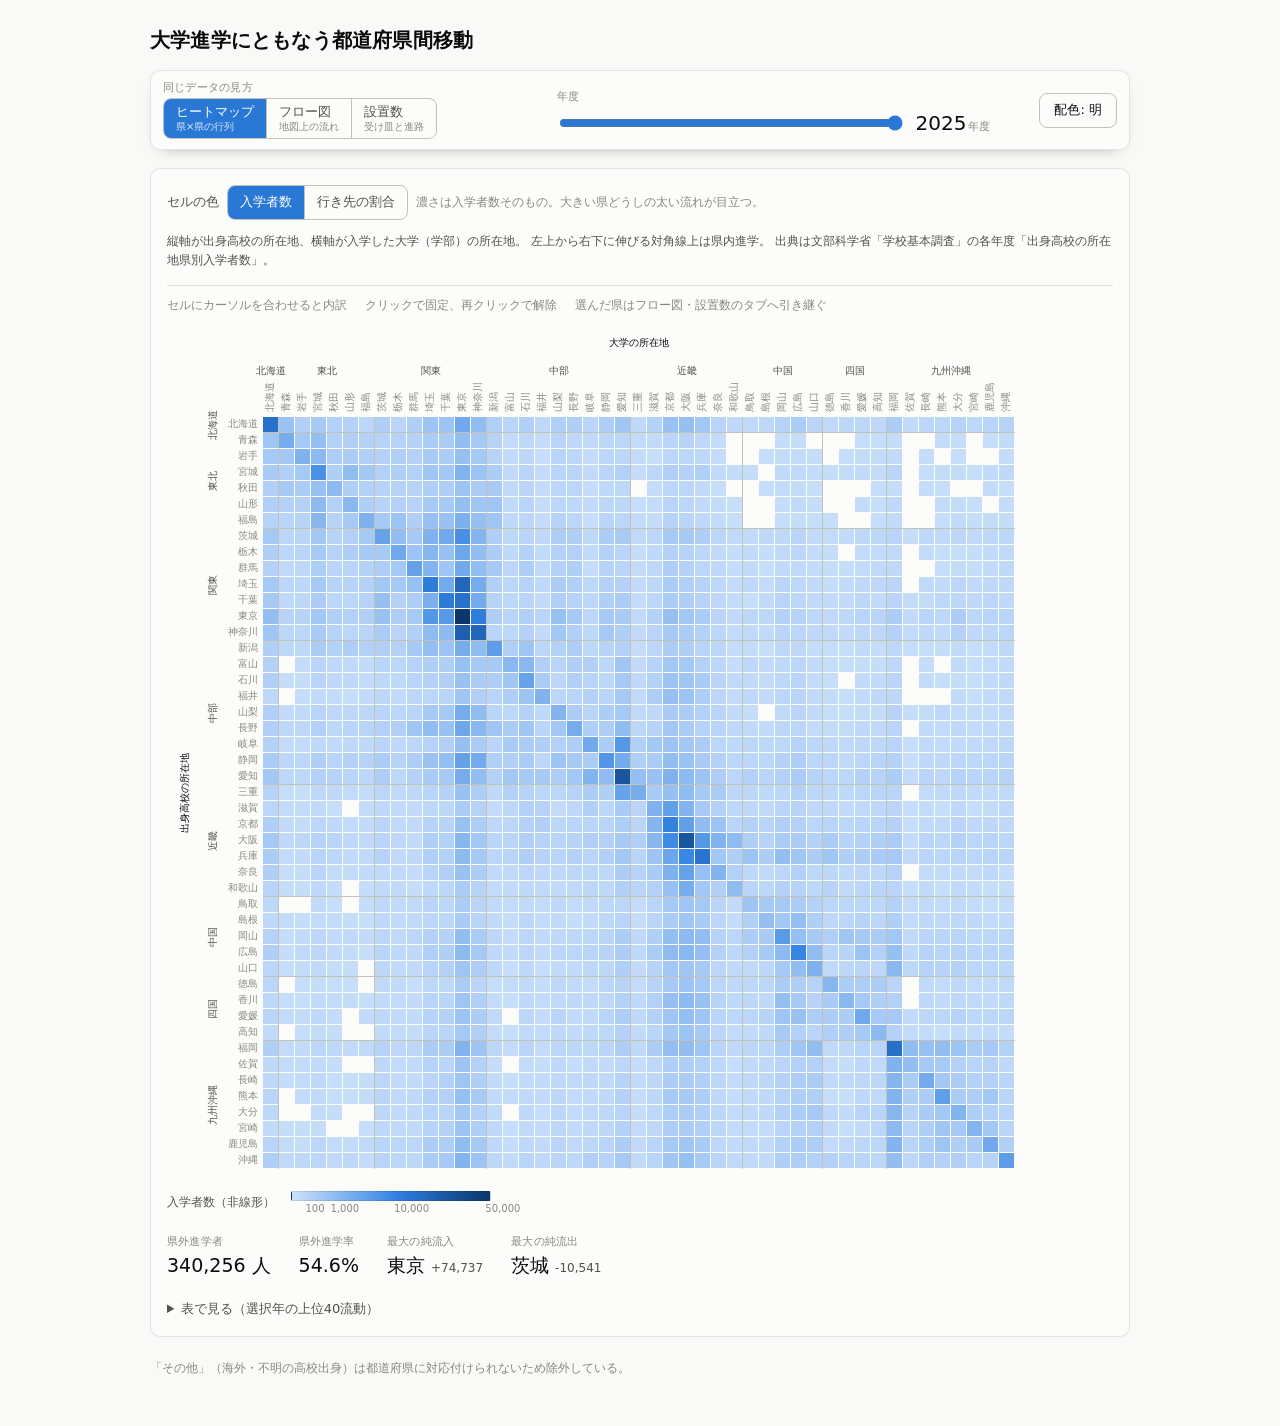
==== commit 0e808681: "枠の中の文を、枠の幅に揃える 説明文もモードの注記も所見も、字数（78ch/52ch/64ch）で切っていた。 枠は946pxあるのに文が590pxで止まり、右側だけが空いて左へ寄って見える。 上限を" ====
--- a/viz/index.html
+++ b/viz/index.html
@@ -4,7 +4,7 @@
 <meta charset="utf-8">
 <meta name="viewport" content="width=device-width, initial-scale=1">
 <title>大学進学にともなう都道府県間移動 2015-2025</title>
-<link rel="stylesheet" href="shared/base.css?v=a63ffd52">
+<link rel="stylesheet" href="shared/base.css?v=c6e90a9e">
 <style>
   .legend .bar { width: 200px; height: 10px; border-radius: 2px; border: 1px solid var(--border); }
   .legend .ticks {
--- a/viz/shared/base.css
+++ b/viz/shared/base.css
@@ -118,12 +118,15 @@
 .field .value { font-variant-numeric: tabular-nums; color: var(--text-primary); min-width: 5.5em; }
 
 /* 切り替えの真横に、いま何を見ているのかを言い切る1行を置く。
-   ボタンの語だけでは、2つの選択肢が何で違うのかが読めない。 */
-.controls .note { font-size: 12px; color: var(--muted); max-width: 52ch; line-height: 1.4; }
+   ボタンの語だけでは、2つの選択肢が何で違うのかが読めない。
+   残りの幅は使い切る。字数で切ると枠の右側だけが空き、行が左へ寄って見える。 */
+.controls .field { flex: 1 1 auto; }
+.controls .note { flex: 1 1 12em; font-size: 12px; color: var(--muted); line-height: 1.4; }
 
 /* 図の読み方。図と同じ枠の中、図のすぐ上に置く。ページ冒頭に置くと、
-   読むときには図が見えず、図を見るときには文が視野の外にある。 */
-.about { margin: 12px 0 0; font-size: 12px; color: var(--text-secondary); max-width: 78ch; }
+   読むときには図が見えず、図を見るときには文が視野の外にある。
+   幅は枠に合わせる。字数で切ると、枠の中に文と余白の2つの塊ができる。 */
+.about { margin: 12px 0 0; font-size: 12px; color: var(--text-secondary); }
 
 .segmented { display: inline-flex; border: 1px solid var(--axis); border-radius: 8px; overflow: hidden; }
 .segmented button {
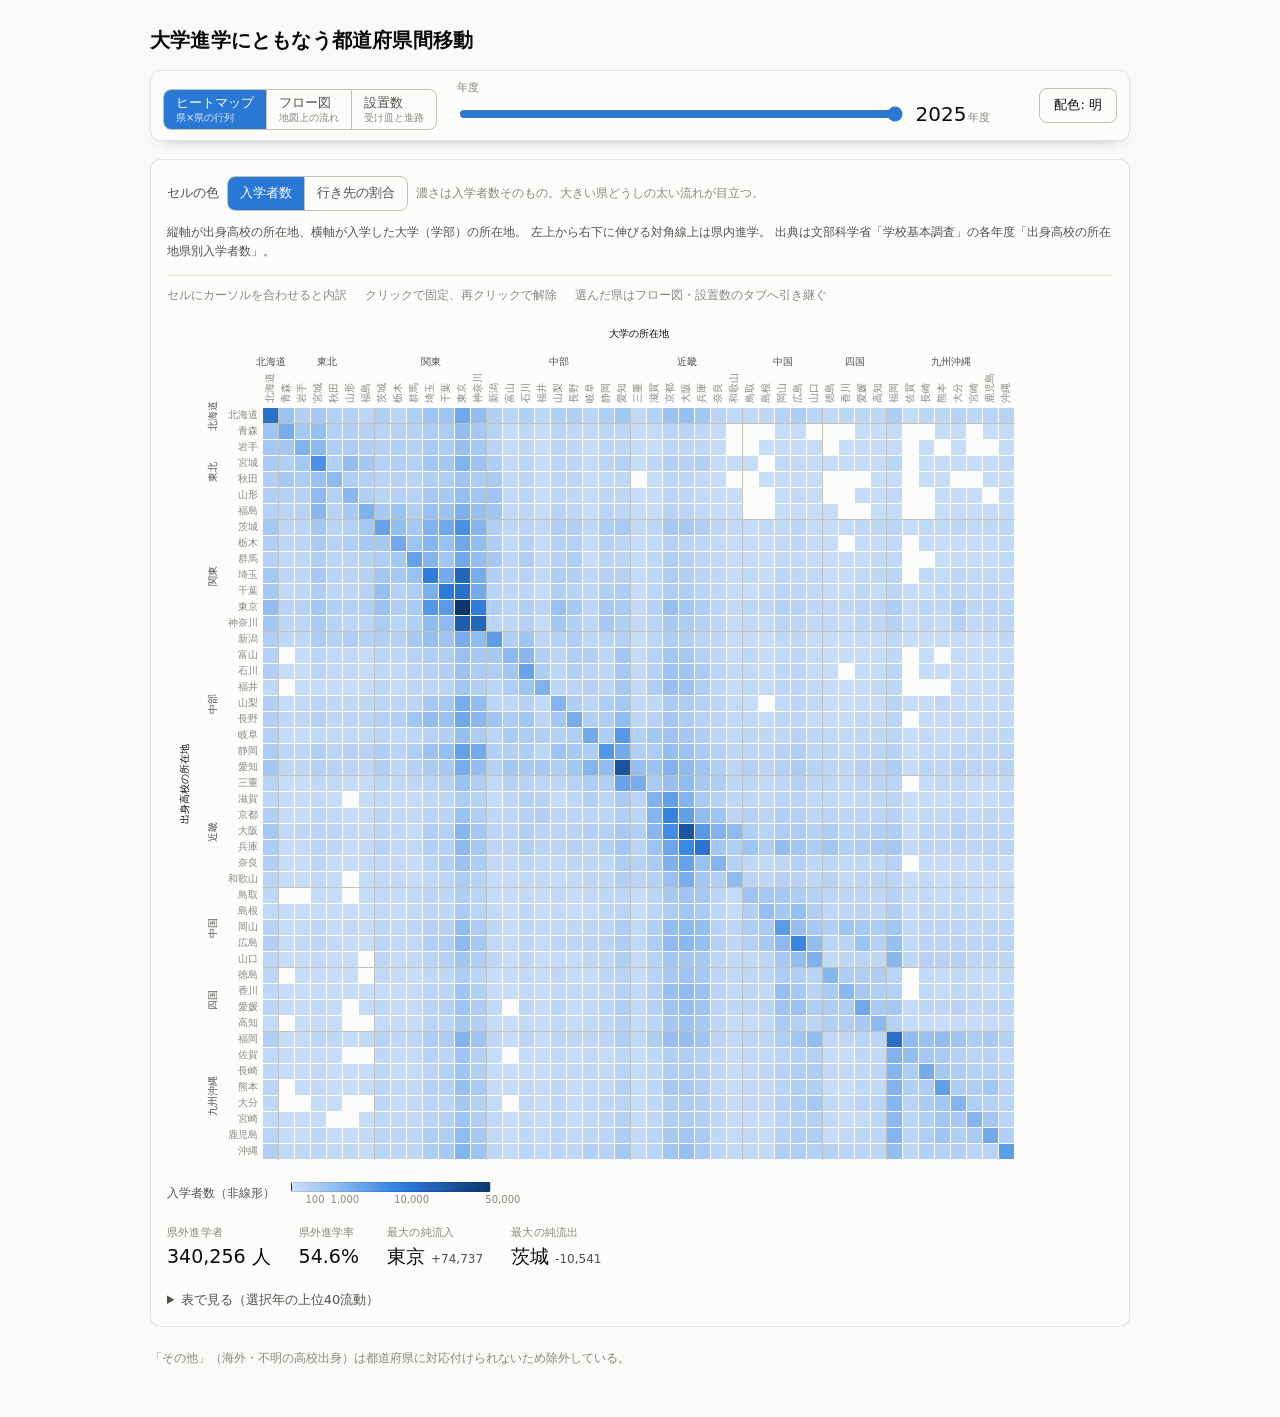
==== commit faf58d1f: "タブ群の見出しを外す 各タブの副題が切り口を言うので、その上の「同じデータの見方」は 同じことの繰り返しになっていた。読み上げ用の名前だけ nav に残す。  Co-Authored-By: Clau" ====
--- a/viz/index.html
+++ b/viz/index.html
@@ -110,7 +110,7 @@
 <script src="shared/theme.js?v=044e1c62"></script>
 <script src="shared/format.js?v=a82415ab"></script>
 <script src="shared/state.js?v=bcd0f174"></script>
-<script src="shared/chrome.js?v=57d70975"></script>
+<script src="shared/chrome.js?v=cf8944fb"></script>
 <script src="shared/flowtable.js?v=91b3a135"></script>
 <script>
 (() => {
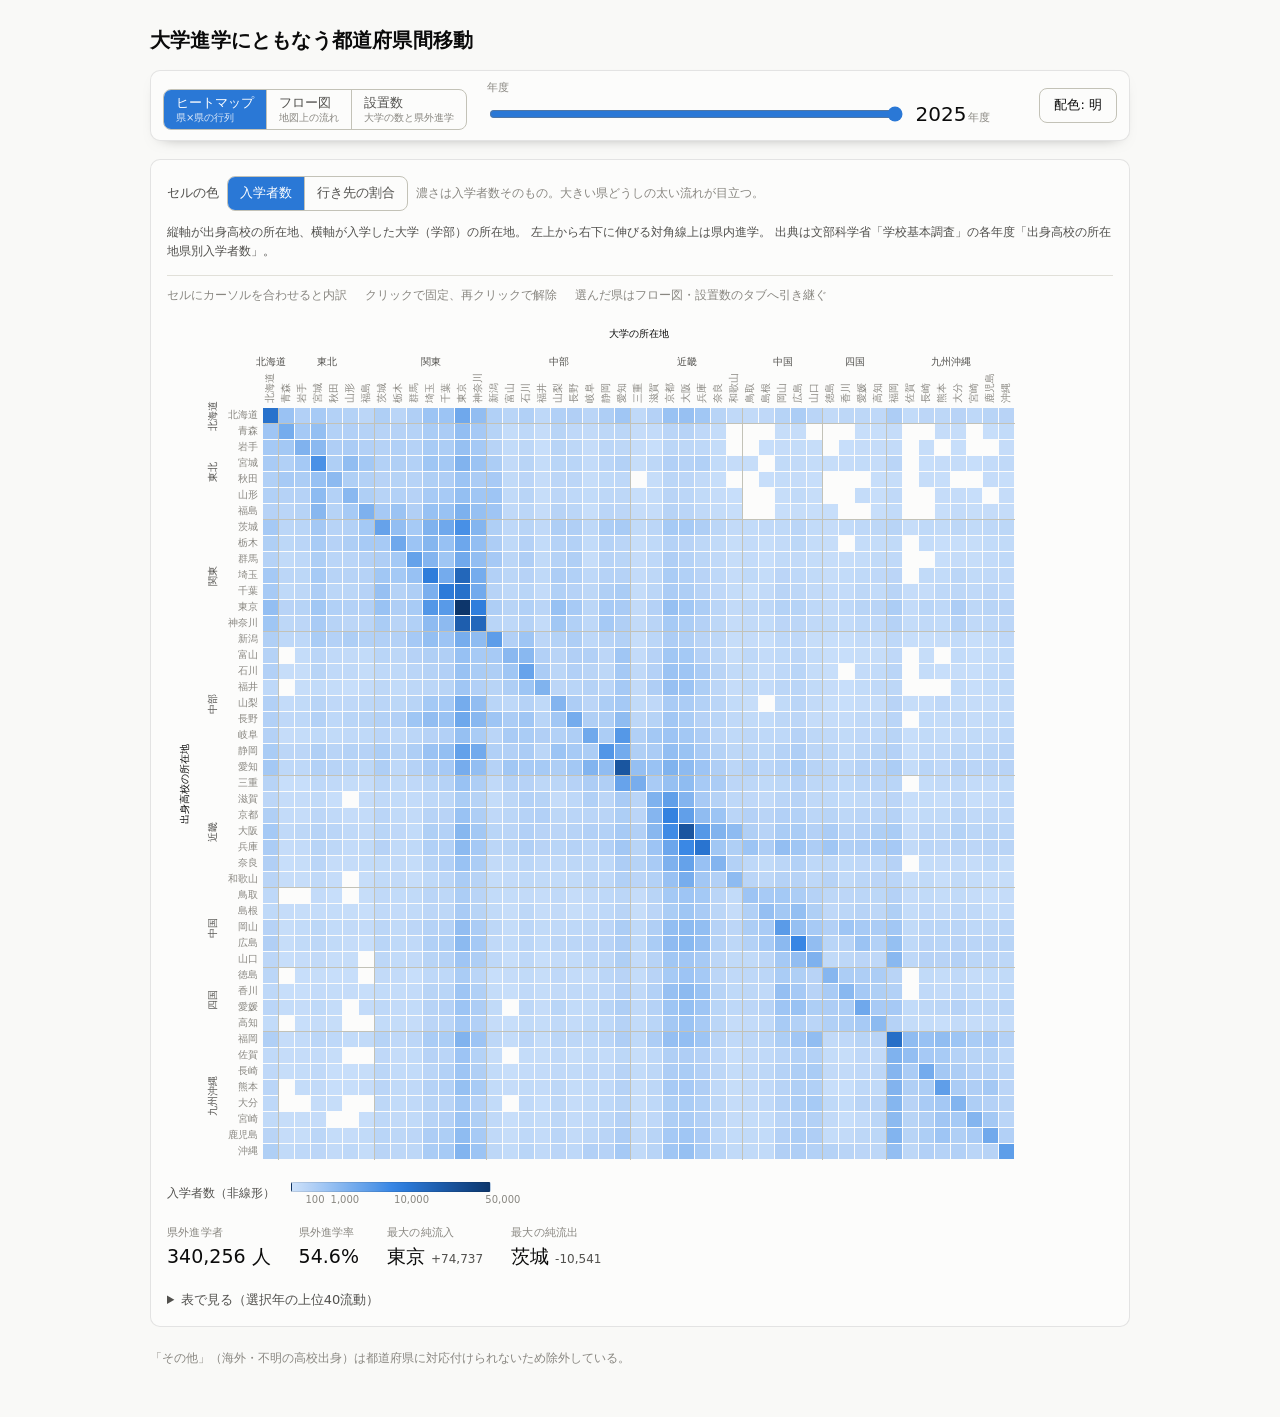
==== commit aa8bd9a7: "設置数ページの言葉を、画面の中で揃える 「受け皿の厚み」が見出しにだけ出てきて、ボタンにも軸にも説明にも その語がなかった。何を指すのか画面のどこにも書いていない。  縦軸は固定で県外進学率、横軸は3" ====
--- a/viz/index.html
+++ b/viz/index.html
@@ -110,7 +110,7 @@
 <script src="shared/theme.js?v=044e1c62"></script>
 <script src="shared/format.js?v=a82415ab"></script>
 <script src="shared/state.js?v=bcd0f174"></script>
-<script src="shared/chrome.js?v=cf8944fb"></script>
+<script src="shared/chrome.js?v=b8a28d20"></script>
 <script src="shared/flowtable.js?v=91b3a135"></script>
 <script>
 (() => {
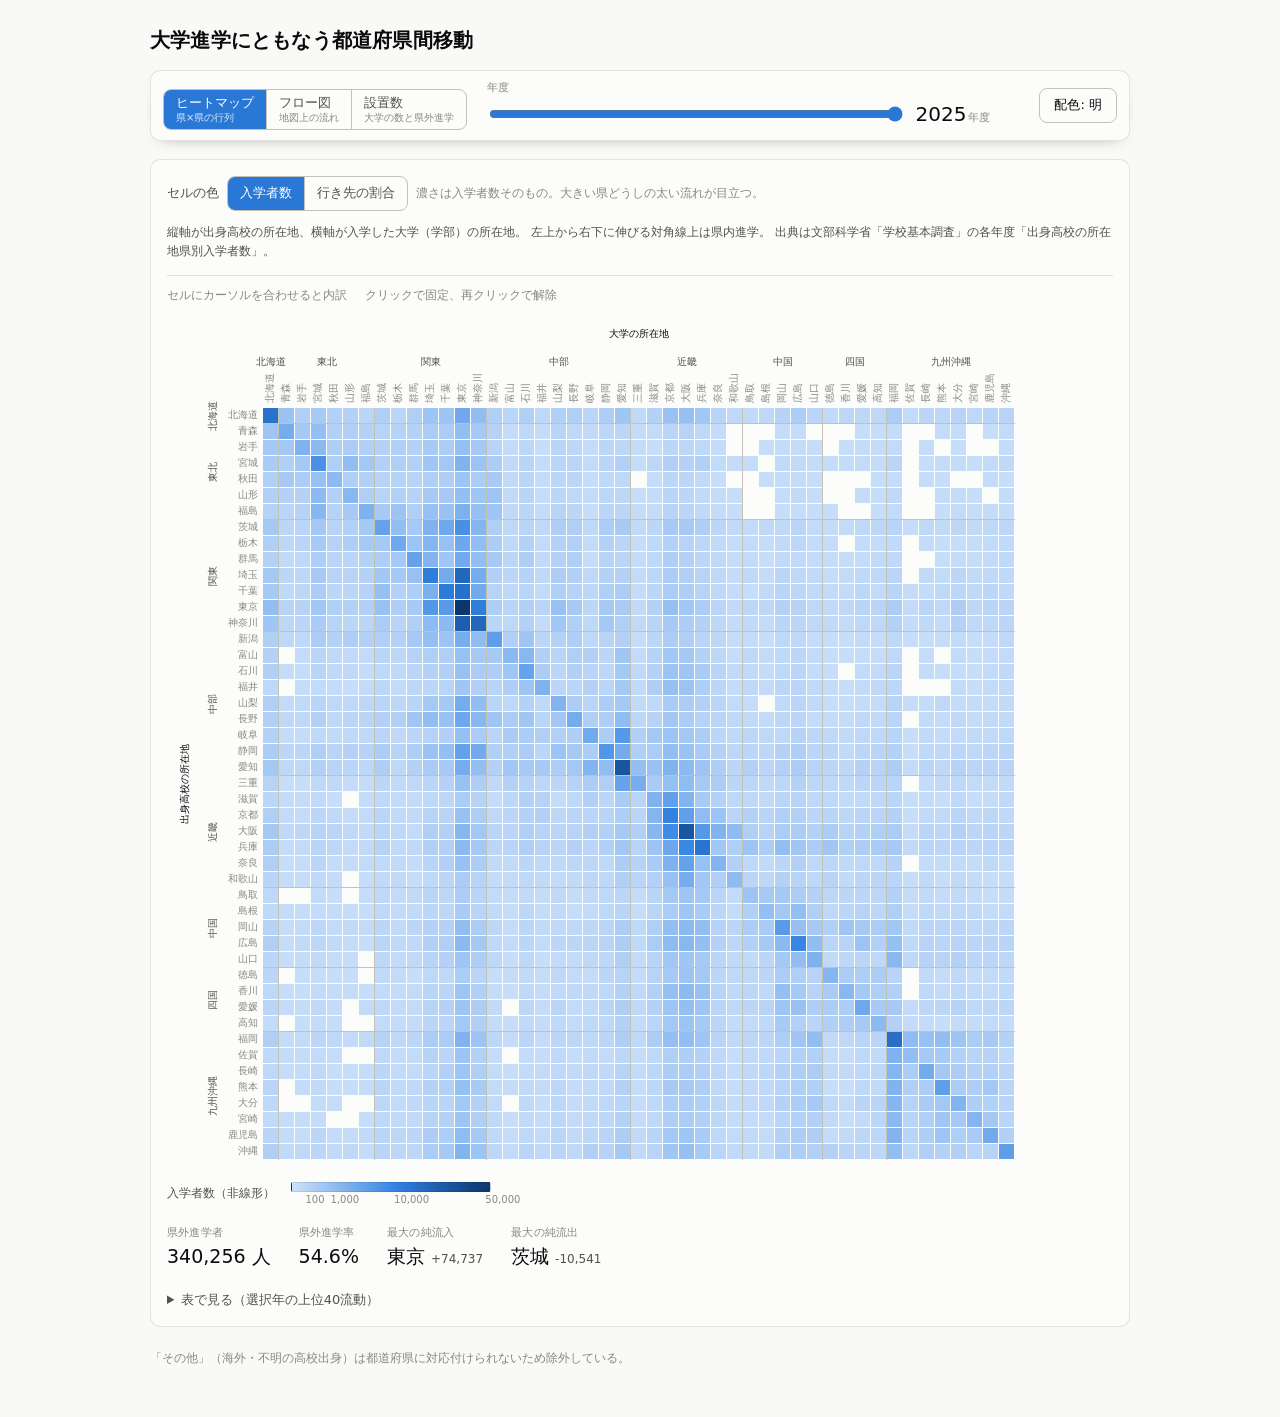
==== commit a81e4e52: "散布図の色をやめ、所見を読める日本語に書き直す 円の赤青（純流入）は、均衡線のどちら側かを塗り直しているだけだった。 受け入れ倍率が1を割ることと流出超過であることは、517の県・年のうち 514で同" ====
--- a/viz/index.html
+++ b/viz/index.html
@@ -59,7 +59,6 @@
     <p class="hints">
       <span>セルにカーソルを合わせると内訳</span>
       <span>クリックで固定、再クリックで解除</span>
-      <span>選んだ県はフロー図・設置数のタブへ引き継ぐ</span>
     </p>
 
     <div class="chart">
